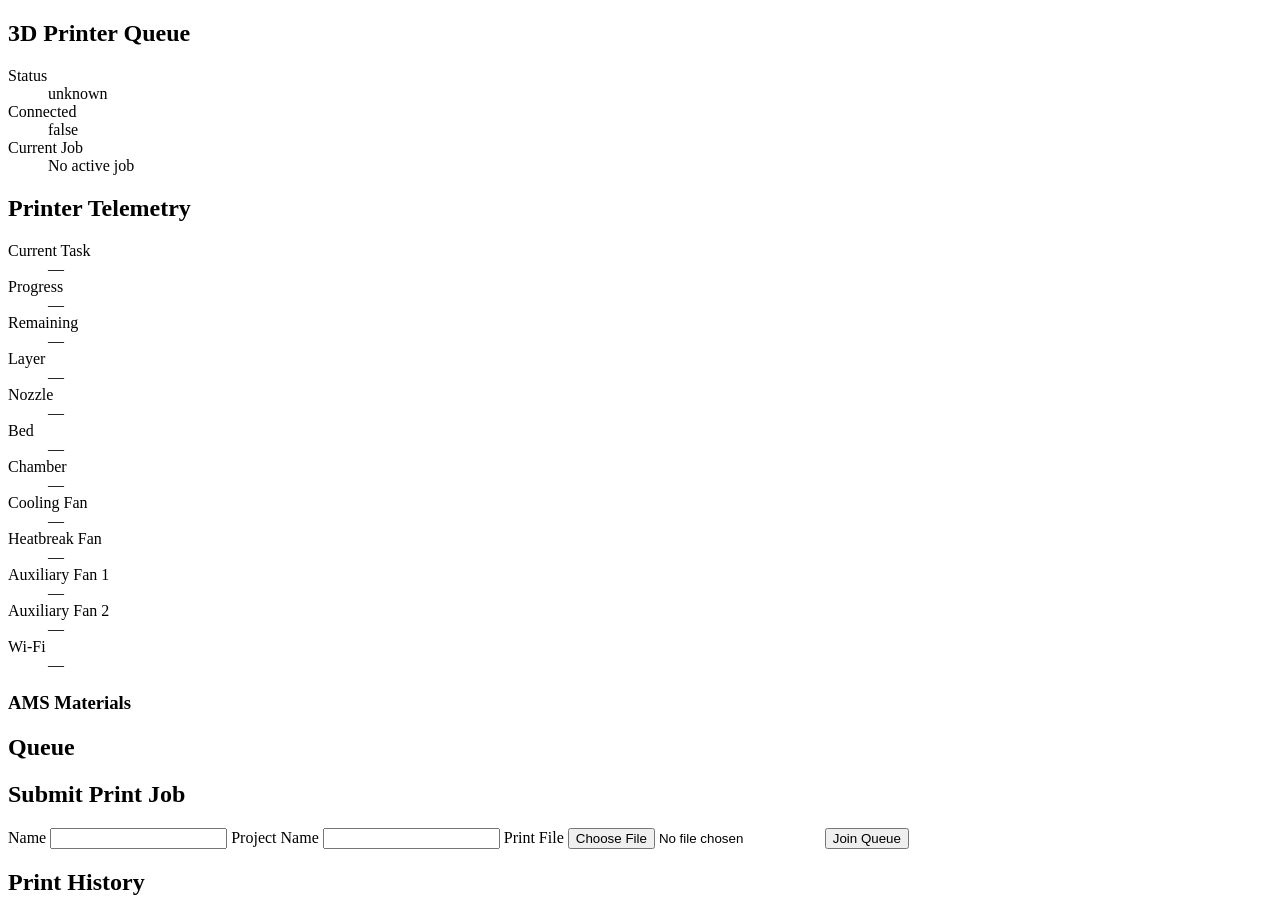
==== src/bambu_printer_gateway/static/index.html @ 7d69ac85 "feat(web): 展示完整打印机遥测 Context Goal: 在公共页和管理页显示完整、可读的打印机运行状态。 Reason: 网关已采集 MQTT 遥测，但页面仅显示连接状态和任务。  Ch" ====
<!doctype html>
<html lang="en">
  <head>
    <meta charset="utf-8">
    <meta name="viewport" content="width=device-width, initial-scale=1">
    <title>Bambu Printer Queue</title>
    <link rel="stylesheet" href="/styles.css?v=printer-status-2">
  </head>
  <body>
    <main>
      <section class="status">
        <h1>3D Printer Queue</h1>
        <dl>
          <div>
            <dt>Status</dt>
            <dd id="printer-state">unknown</dd>
          </div>
          <div>
            <dt>Connected</dt>
            <dd id="printer-connected">false</dd>
          </div>
          <div>
            <dt>Current Job</dt>
            <dd id="current-job">No active job</dd>
          </div>
        </dl>
        <p id="offline-notice" class="notice" hidden>
          <strong>PRINTER OFFLINE</strong>
          <span>Printing is temporarily unavailable. Existing queue has been preserved.</span>
        </p>
      </section>

      <section>
        <h2>Printer Telemetry</h2>
        <dl>
          <div>
            <dt>Current Task</dt>
            <dd id="printer-task">—</dd>
          </div>
          <div>
            <dt>Progress</dt>
            <dd id="printer-progress">—</dd>
          </div>
          <div>
            <dt>Remaining</dt>
            <dd id="printer-remaining">—</dd>
          </div>
          <div>
            <dt>Layer</dt>
            <dd id="printer-layer">—</dd>
          </div>
          <div>
            <dt>Nozzle</dt>
            <dd id="printer-nozzle">—</dd>
          </div>
          <div>
            <dt>Bed</dt>
            <dd id="printer-bed">—</dd>
          </div>
          <div>
            <dt>Chamber</dt>
            <dd id="printer-chamber">—</dd>
          </div>
          <div>
            <dt>Cooling Fan</dt>
            <dd id="printer-cooling-fan">—</dd>
          </div>
          <div>
            <dt>Heatbreak Fan</dt>
            <dd id="printer-heatbreak-fan">—</dd>
          </div>
          <div>
            <dt>Auxiliary Fan 1</dt>
            <dd id="printer-auxiliary-fan-1">—</dd>
          </div>
          <div>
            <dt>Auxiliary Fan 2</dt>
            <dd id="printer-auxiliary-fan-2">—</dd>
          </div>
          <div>
            <dt>Wi-Fi</dt>
            <dd id="printer-wifi">—</dd>
          </div>
        </dl>
        <h3>AMS Materials</h3>
        <div id="ams-status" class="ams-status"></div>
      </section>

      <section>
        <h2>Queue</h2>
        <ol id="queue"></ol>
      </section>

      <section>
        <h2>Submit Print Job</h2>
        <form id="job-form">
          <label>
            Name
            <input name="display_name" required>
          </label>
          <label>
            Project Name
            <input name="project_name" required>
          </label>
          <label>
            Print File
            <input name="file" type="file" accept=".3mf,.gcode.3mf" required>
          </label>
          <button type="submit">Join Queue</button>
        </form>
        <p id="message" role="status"></p>
      </section>

      <section>
        <h2>Print History</h2>
        <ol id="history"></ol>
      </section>
    </main>
    <script src="/app.js?v=printer-status-2"></script>
  </body>
</html>
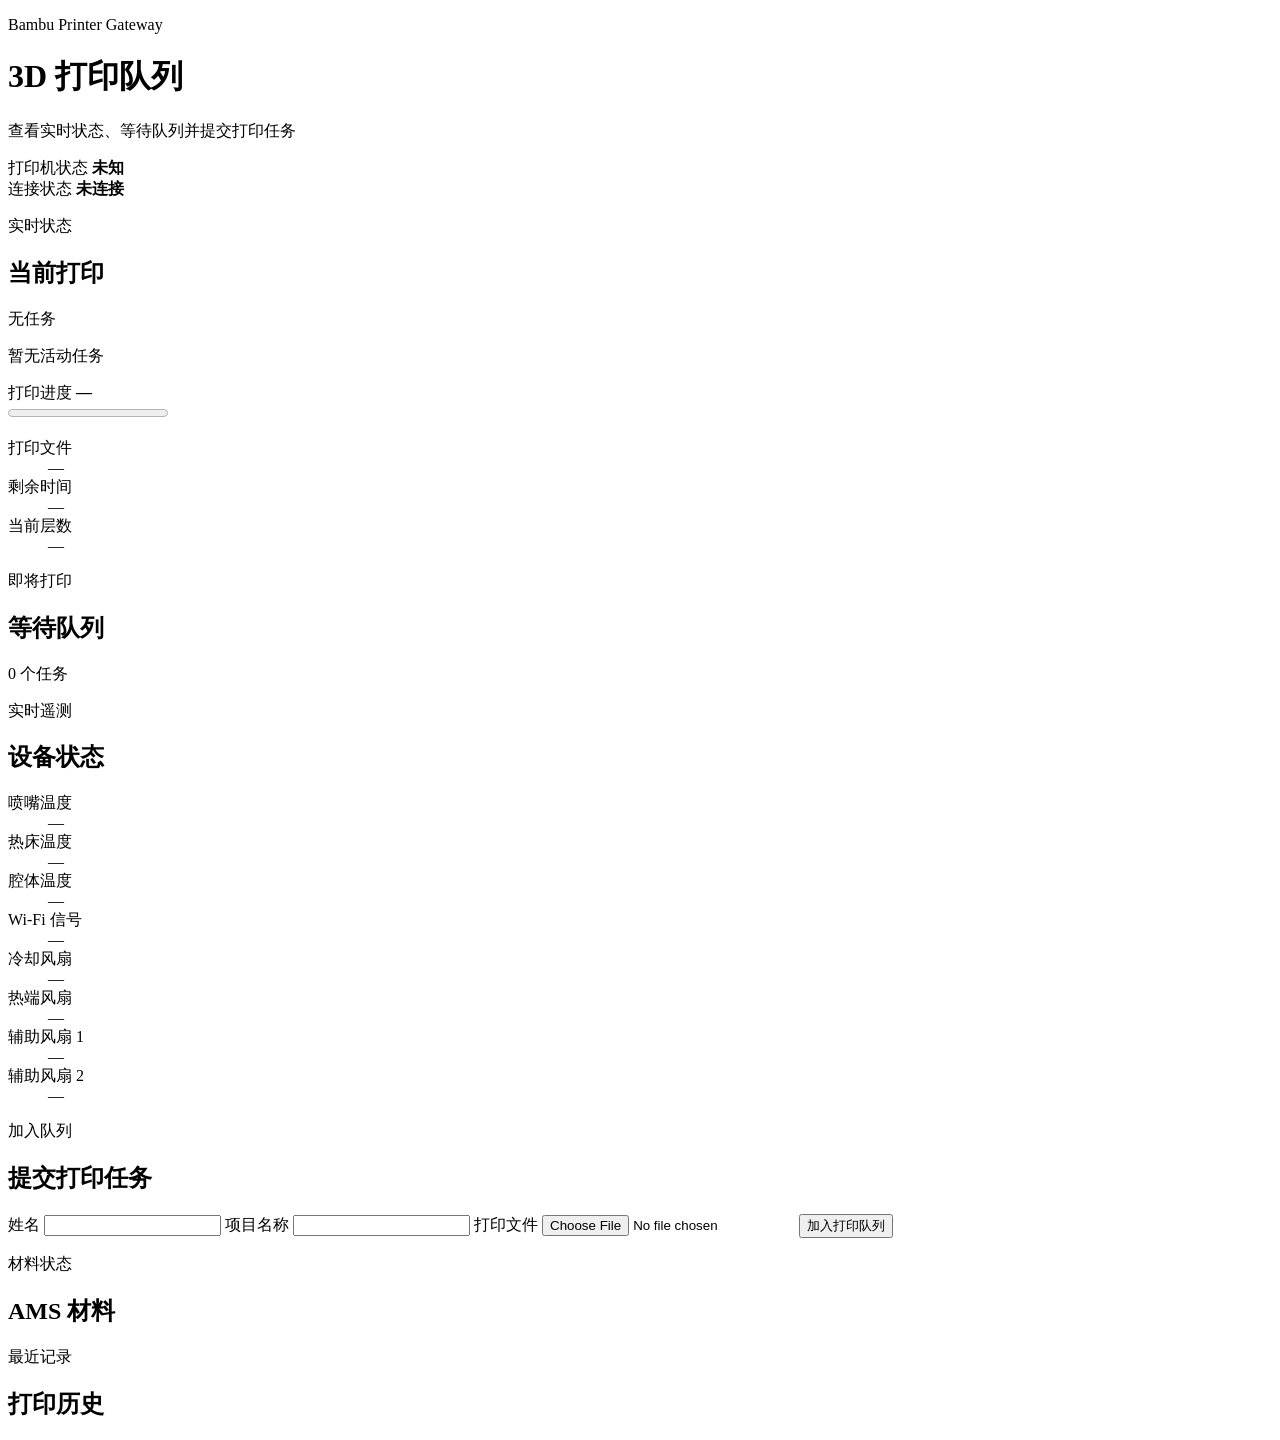
==== commit 00f4482a: "feat(web): 优化公共队列页布局 Context Goal: 将公共队列页改为全窗口、模块化的中文仪表盘。 Reason: 原页面受 760px 限宽影响，宽屏空间利用率和信息层级不足。  C" ====
--- a/src/bambu_printer_gateway/static/index.html
+++ b/src/bambu_printer_gateway/static/index.html
@@ -1,121 +1,167 @@
 <!doctype html>
-<html lang="en">
+<html lang="zh-CN">
   <head>
     <meta charset="utf-8">
     <meta name="viewport" content="width=device-width, initial-scale=1">
-    <title>Bambu Printer Queue</title>
-    <link rel="stylesheet" href="/styles.css?v=printer-status-2">
+    <title>3D 打印队列</title>
+    <link rel="stylesheet" href="/styles.css?v=queue-dashboard-1">
   </head>
-  <body>
-    <main>
-      <section class="status">
-        <h1>3D Printer Queue</h1>
-        <dl>
-          <div>
-            <dt>Status</dt>
-            <dd id="printer-state">unknown</dd>
+  <body class="queue-page">
+    <main class="queue-dashboard">
+      <header class="queue-header">
+        <div>
+          <p class="queue-eyebrow">Bambu Printer Gateway</p>
+          <h1>3D 打印队列</h1>
+          <p class="queue-subtitle">查看实时状态、等待队列并提交打印任务</p>
+        </div>
+        <div class="printer-badges" aria-label="打印机概览">
+          <div id="printer-state-badge" class="printer-badge">
+            <span>打印机状态</span>
+            <strong id="printer-state">未知</strong>
           </div>
-          <div>
-            <dt>Connected</dt>
-            <dd id="printer-connected">false</dd>
+          <div id="printer-connected-badge" class="printer-badge">
+            <span>连接状态</span>
+            <strong id="printer-connected">未连接</strong>
           </div>
-          <div>
-            <dt>Current Job</dt>
-            <dd id="current-job">No active job</dd>
+        </div>
+      </header>
+
+      <p id="offline-notice" class="notice" hidden>
+        <strong>打印机离线</strong>
+        <span>暂时无法开始打印，现有队列已保留。</span>
+      </p>
+
+      <div class="dashboard-grid">
+        <section class="dashboard-card current-print-card">
+          <div class="card-heading">
+            <div>
+              <p class="card-kicker">实时状态</p>
+              <h2>当前打印</h2>
+            </div>
+            <span id="current-phase" class="phase-badge">无任务</span>
           </div>
-        </dl>
-        <p id="offline-notice" class="notice" hidden>
-          <strong>PRINTER OFFLINE</strong>
-          <span>Printing is temporarily unavailable. Existing queue has been preserved.</span>
-        </p>
-      </section>
+          <p id="current-job" class="current-job">暂无活动任务</p>
+          <div class="progress-heading">
+            <span>打印进度</span>
+            <strong id="printer-progress">—</strong>
+          </div>
+          <progress id="printer-progress-bar" max="100" value="0" aria-label="打印进度"></progress>
+          <dl class="print-details">
+            <div class="print-task">
+              <dt>打印文件</dt>
+              <dd id="printer-task">—</dd>
+            </div>
+            <div>
+              <dt>剩余时间</dt>
+              <dd id="printer-remaining">—</dd>
+            </div>
+            <div>
+              <dt>当前层数</dt>
+              <dd id="printer-layer">—</dd>
+            </div>
+          </dl>
+        </section>
 
-      <section>
-        <h2>Printer Telemetry</h2>
-        <dl>
-          <div>
-            <dt>Current Task</dt>
-            <dd id="printer-task">—</dd>
+        <section class="dashboard-card queue-card">
+          <div class="card-heading">
+            <div>
+              <p class="card-kicker">即将打印</p>
+              <h2>等待队列</h2>
+            </div>
+            <span id="queue-count" class="count-badge">0 个任务</span>
           </div>
-          <div>
-            <dt>Progress</dt>
-            <dd id="printer-progress">—</dd>
+          <ol id="queue" class="task-list scroll-list"></ol>
+        </section>
+
+        <section class="dashboard-card telemetry-card">
+          <div class="card-heading">
+            <div>
+              <p class="card-kicker">实时遥测</p>
+              <h2>设备状态</h2>
+            </div>
           </div>
-          <div>
-            <dt>Remaining</dt>
-            <dd id="printer-remaining">—</dd>
+          <dl class="metric-grid">
+            <div>
+              <dt>喷嘴温度</dt>
+              <dd id="printer-nozzle">—</dd>
+            </div>
+            <div>
+              <dt>热床温度</dt>
+              <dd id="printer-bed">—</dd>
+            </div>
+            <div>
+              <dt>腔体温度</dt>
+              <dd id="printer-chamber">—</dd>
+            </div>
+            <div>
+              <dt>Wi-Fi 信号</dt>
+              <dd id="printer-wifi">—</dd>
+            </div>
+            <div>
+              <dt>冷却风扇</dt>
+              <dd id="printer-cooling-fan">—</dd>
+            </div>
+            <div>
+              <dt>热端风扇</dt>
+              <dd id="printer-heatbreak-fan">—</dd>
+            </div>
+            <div>
+              <dt>辅助风扇 1</dt>
+              <dd id="printer-auxiliary-fan-1">—</dd>
+            </div>
+            <div>
+              <dt>辅助风扇 2</dt>
+              <dd id="printer-auxiliary-fan-2">—</dd>
+            </div>
+          </dl>
+        </section>
+
+        <section class="dashboard-card submit-card">
+          <div class="card-heading">
+            <div>
+              <p class="card-kicker">加入队列</p>
+              <h2>提交打印任务</h2>
+            </div>
           </div>
-          <div>
-            <dt>Layer</dt>
-            <dd id="printer-layer">—</dd>
+          <form id="job-form">
+            <label>
+              姓名
+              <input name="display_name" autocomplete="name" required>
+            </label>
+            <label>
+              项目名称
+              <input name="project_name" required>
+            </label>
+            <label>
+              打印文件
+              <input name="file" type="file" accept=".3mf,.gcode.3mf" required>
+            </label>
+            <button type="submit">加入打印队列</button>
+          </form>
+          <p id="message" role="status"></p>
+        </section>
+
+        <section class="dashboard-card ams-card">
+          <div class="card-heading">
+            <div>
+              <p class="card-kicker">材料状态</p>
+              <h2>AMS 材料</h2>
+            </div>
           </div>
-          <div>
-            <dt>Nozzle</dt>
-            <dd id="printer-nozzle">—</dd>
+          <div id="ams-status" class="ams-status"></div>
+        </section>
+
+        <section class="dashboard-card history-card">
+          <div class="card-heading">
+            <div>
+              <p class="card-kicker">最近记录</p>
+              <h2>打印历史</h2>
+            </div>
           </div>
-          <div>
-            <dt>Bed</dt>
-            <dd id="printer-bed">—</dd>
-          </div>
-          <div>
-            <dt>Chamber</dt>
-            <dd id="printer-chamber">—</dd>
-          </div>
-          <div>
-            <dt>Cooling Fan</dt>
-            <dd id="printer-cooling-fan">—</dd>
-          </div>
-          <div>
-            <dt>Heatbreak Fan</dt>
-            <dd id="printer-heatbreak-fan">—</dd>
-          </div>
-          <div>
-            <dt>Auxiliary Fan 1</dt>
-            <dd id="printer-auxiliary-fan-1">—</dd>
-          </div>
-          <div>
-            <dt>Auxiliary Fan 2</dt>
-            <dd id="printer-auxiliary-fan-2">—</dd>
-          </div>
-          <div>
-            <dt>Wi-Fi</dt>
-            <dd id="printer-wifi">—</dd>
-          </div>
-        </dl>
-        <h3>AMS Materials</h3>
-        <div id="ams-status" class="ams-status"></div>
-      </section>
-
-      <section>
-        <h2>Queue</h2>
-        <ol id="queue"></ol>
-      </section>
-
-      <section>
-        <h2>Submit Print Job</h2>
-        <form id="job-form">
-          <label>
-            Name
-            <input name="display_name" required>
-          </label>
-          <label>
-            Project Name
-            <input name="project_name" required>
-          </label>
-          <label>
-            Print File
-            <input name="file" type="file" accept=".3mf,.gcode.3mf" required>
-          </label>
-          <button type="submit">Join Queue</button>
-        </form>
-        <p id="message" role="status"></p>
-      </section>
-
-      <section>
-        <h2>Print History</h2>
-        <ol id="history"></ol>
-      </section>
+          <ol id="history" class="history-list scroll-list"></ol>
+        </section>
+      </div>
     </main>
-    <script src="/app.js?v=printer-status-2"></script>
+    <script src="/app.js?v=queue-dashboard-1"></script>
   </body>
 </html>
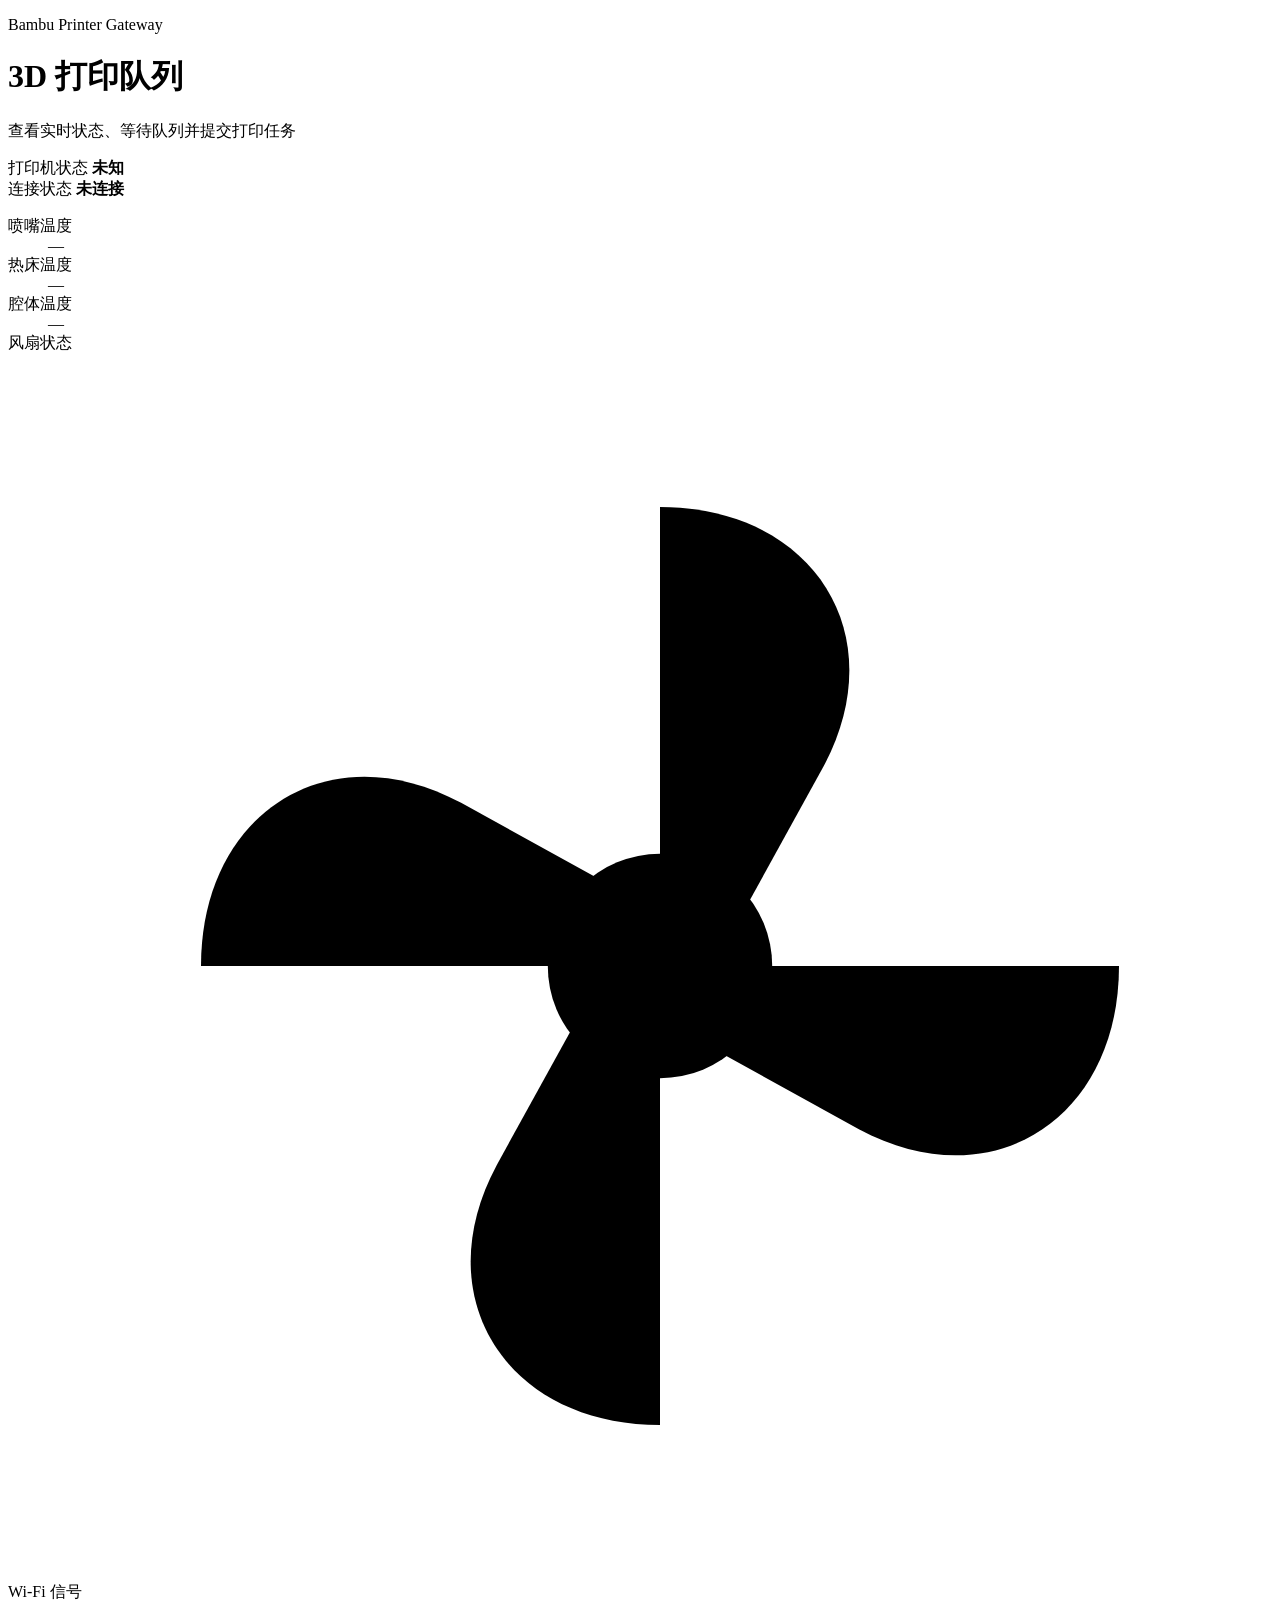
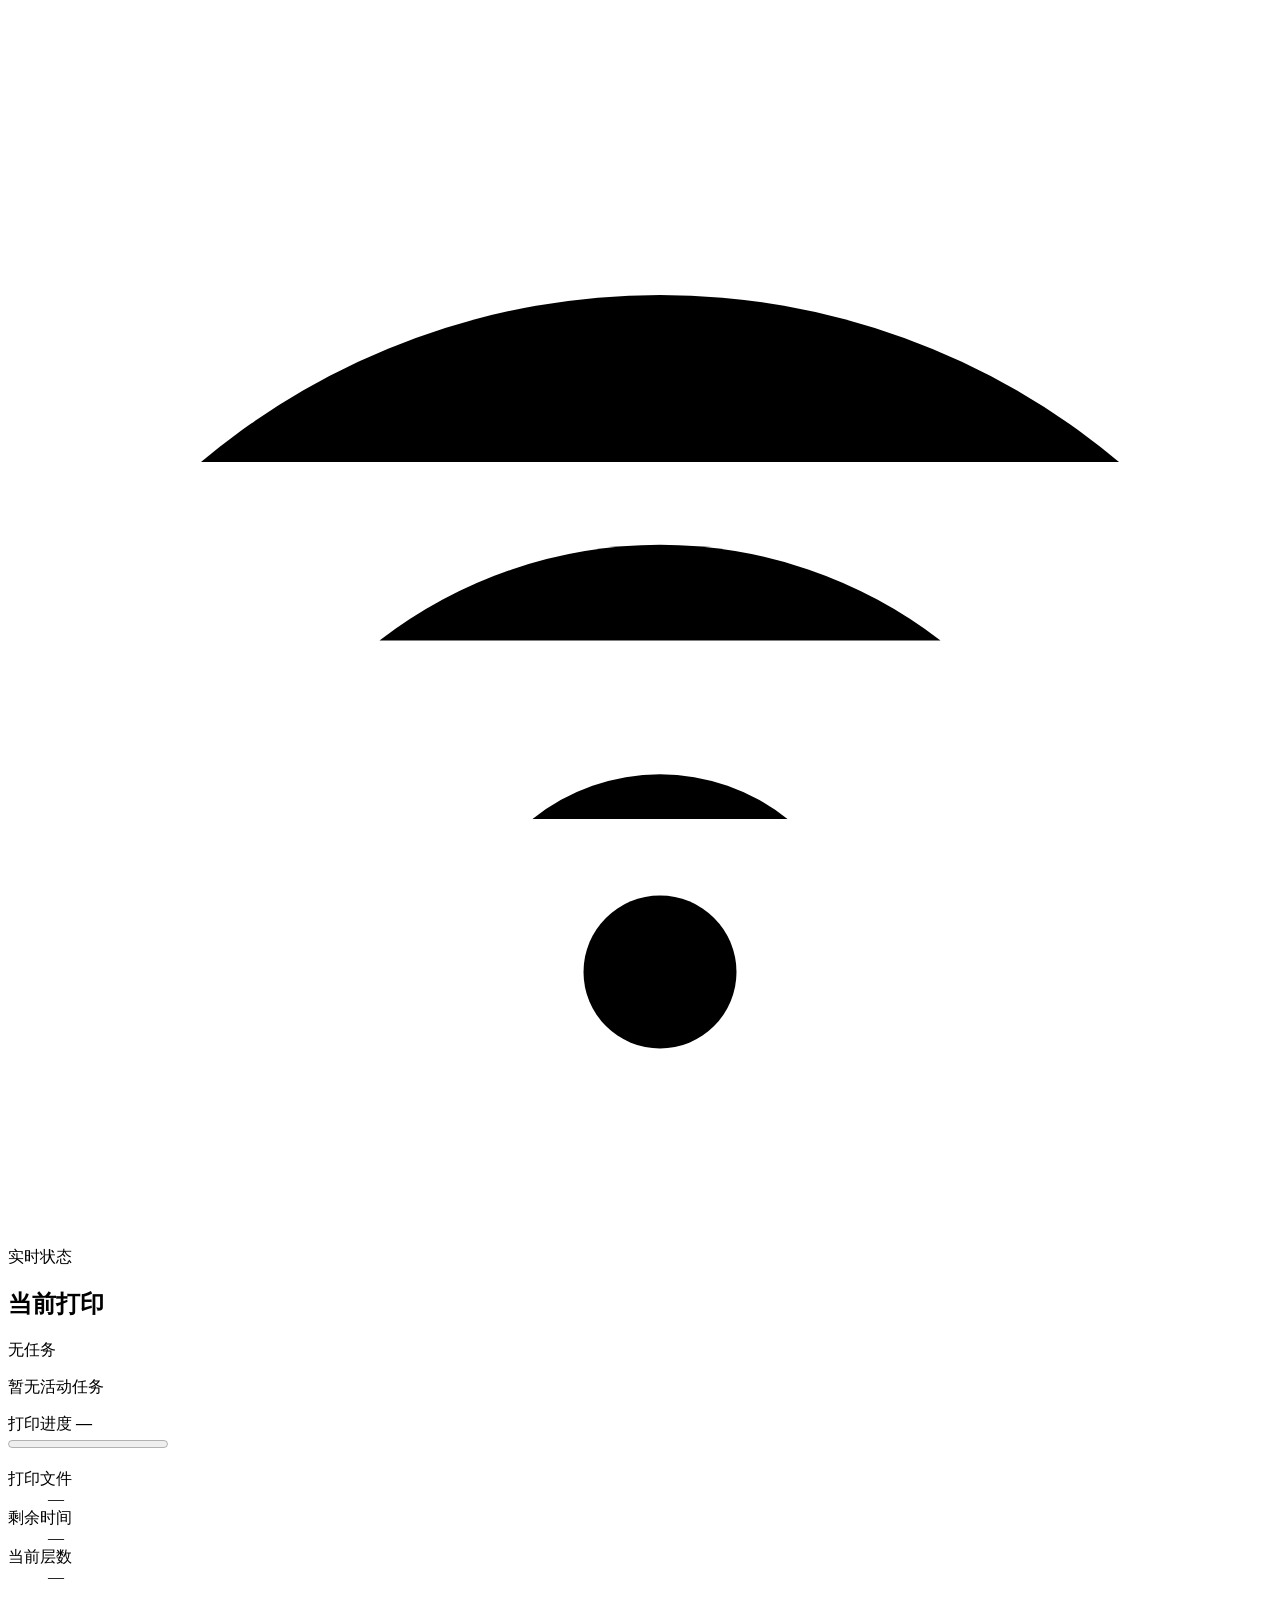
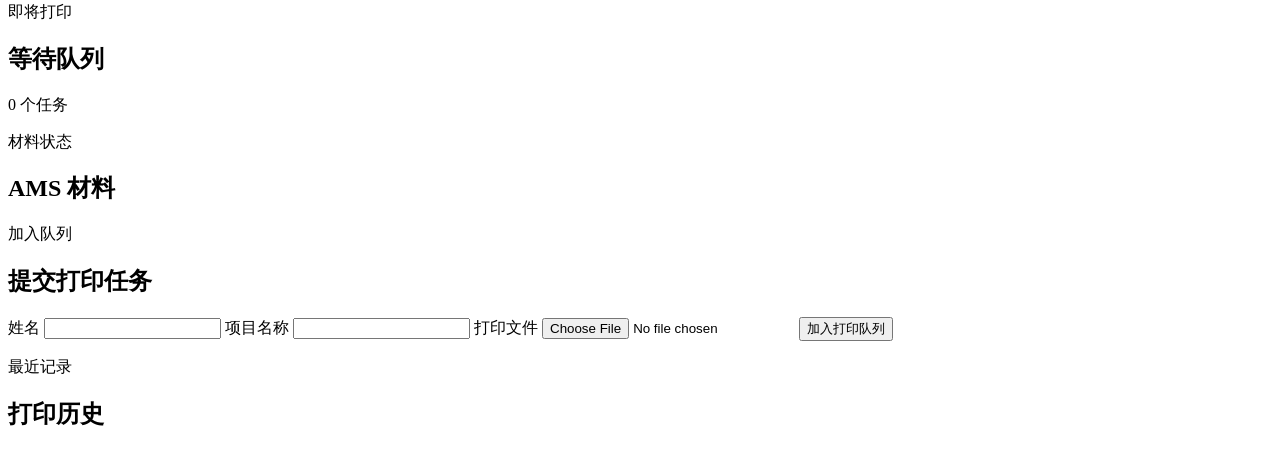
==== commit 340a4d6b: "fix(web): 合并状态模块并简化指示 Context Goal: 合并公共页顶栏和设备状态，并用图标压缩风扇与 Wi-Fi 信息。 Reason: 独立遥测模块占用高度，四路风扇和原始 dBm " ====
--- a/src/bambu_printer_gateway/static/index.html
+++ b/src/bambu_printer_gateway/static/index.html
@@ -4,26 +4,69 @@
     <meta charset="utf-8">
     <meta name="viewport" content="width=device-width, initial-scale=1">
     <title>3D 打印队列</title>
-    <link rel="stylesheet" href="/styles.css?v=queue-dashboard-1">
+    <link rel="stylesheet" href="/styles.css?v=queue-dashboard-2">
   </head>
   <body class="queue-page">
     <main class="queue-dashboard">
       <header class="queue-header">
-        <div>
-          <p class="queue-eyebrow">Bambu Printer Gateway</p>
-          <h1>3D 打印队列</h1>
-          <p class="queue-subtitle">查看实时状态、等待队列并提交打印任务</p>
-        </div>
-        <div class="printer-badges" aria-label="打印机概览">
-          <div id="printer-state-badge" class="printer-badge">
-            <span>打印机状态</span>
-            <strong id="printer-state">未知</strong>
+        <div class="queue-header-main">
+          <div>
+            <p class="queue-eyebrow">Bambu Printer Gateway</p>
+            <h1>3D 打印队列</h1>
+            <p class="queue-subtitle">查看实时状态、等待队列并提交打印任务</p>
           </div>
-          <div id="printer-connected-badge" class="printer-badge">
-            <span>连接状态</span>
-            <strong id="printer-connected">未连接</strong>
+          <div class="printer-badges" aria-label="打印机概览">
+            <div id="printer-state-badge" class="printer-badge">
+              <span>打印机状态</span>
+              <strong id="printer-state">未知</strong>
+            </div>
+            <div id="printer-connected-badge" class="printer-badge">
+              <span>连接状态</span>
+              <strong id="printer-connected">未连接</strong>
+            </div>
           </div>
         </div>
+        <dl class="metric-grid header-metrics">
+          <div>
+            <dt>喷嘴温度</dt>
+            <dd id="printer-nozzle">—</dd>
+          </div>
+          <div>
+            <dt>热床温度</dt>
+            <dd id="printer-bed">—</dd>
+          </div>
+          <div>
+            <dt>腔体温度</dt>
+            <dd id="printer-chamber">—</dd>
+          </div>
+          <div class="icon-metric">
+            <dt>风扇状态</dt>
+            <dd>
+              <span id="printer-fan-status" class="status-icon fan-status" data-state="unknown" role="img" aria-label="风扇状态未知" title="风扇状态未知">
+                <svg viewBox="0 0 24 24" aria-hidden="true">
+                  <path d="M12 3c3 0 4.6 2.5 3.2 5.1L13.6 11H12V3Z"></path>
+                  <path d="M12 3c3 0 4.6 2.5 3.2 5.1L13.6 11H12V3Z" transform="rotate(90 12 12)"></path>
+                  <path d="M12 3c3 0 4.6 2.5 3.2 5.1L13.6 11H12V3Z" transform="rotate(180 12 12)"></path>
+                  <path d="M12 3c3 0 4.6 2.5 3.2 5.1L13.6 11H12V3Z" transform="rotate(270 12 12)"></path>
+                  <circle cx="12" cy="12" r="2.2"></circle>
+                </svg>
+              </span>
+            </dd>
+          </div>
+          <div class="icon-metric">
+            <dt>Wi-Fi 信号</dt>
+            <dd>
+              <span id="printer-wifi-status" class="status-icon wifi-status" data-level="0" role="img" aria-label="Wi-Fi 信号未知" title="Wi-Fi 信号未知">
+                <svg viewBox="0 0 24 24" aria-hidden="true">
+                  <path class="wifi-wave wifi-wave-3" d="M3 9a14 14 0 0 1 18 0"></path>
+                  <path class="wifi-wave wifi-wave-2" d="M6.5 12.5a9 9 0 0 1 11 0"></path>
+                  <path class="wifi-wave wifi-wave-1" d="M9.5 16a4 4 0 0 1 5 0"></path>
+                  <circle class="wifi-dot" cx="12" cy="19" r="1.5"></circle>
+                </svg>
+              </span>
+            </dd>
+          </div>
+        </dl>
       </header>
 
       <p id="offline-notice" class="notice" hidden>
@@ -73,47 +116,14 @@
           <ol id="queue" class="task-list scroll-list"></ol>
         </section>
 
-        <section class="dashboard-card telemetry-card">
+        <section class="dashboard-card ams-card">
           <div class="card-heading">
             <div>
-              <p class="card-kicker">实时遥测</p>
-              <h2>设备状态</h2>
+              <p class="card-kicker">材料状态</p>
+              <h2>AMS 材料</h2>
             </div>
           </div>
-          <dl class="metric-grid">
-            <div>
-              <dt>喷嘴温度</dt>
-              <dd id="printer-nozzle">—</dd>
-            </div>
-            <div>
-              <dt>热床温度</dt>
-              <dd id="printer-bed">—</dd>
-            </div>
-            <div>
-              <dt>腔体温度</dt>
-              <dd id="printer-chamber">—</dd>
-            </div>
-            <div>
-              <dt>Wi-Fi 信号</dt>
-              <dd id="printer-wifi">—</dd>
-            </div>
-            <div>
-              <dt>冷却风扇</dt>
-              <dd id="printer-cooling-fan">—</dd>
-            </div>
-            <div>
-              <dt>热端风扇</dt>
-              <dd id="printer-heatbreak-fan">—</dd>
-            </div>
-            <div>
-              <dt>辅助风扇 1</dt>
-              <dd id="printer-auxiliary-fan-1">—</dd>
-            </div>
-            <div>
-              <dt>辅助风扇 2</dt>
-              <dd id="printer-auxiliary-fan-2">—</dd>
-            </div>
-          </dl>
+          <div id="ams-status" class="ams-status"></div>
         </section>
 
         <section class="dashboard-card submit-card">
@@ -141,16 +151,6 @@
           <p id="message" role="status"></p>
         </section>
 
-        <section class="dashboard-card ams-card">
-          <div class="card-heading">
-            <div>
-              <p class="card-kicker">材料状态</p>
-              <h2>AMS 材料</h2>
-            </div>
-          </div>
-          <div id="ams-status" class="ams-status"></div>
-        </section>
-
         <section class="dashboard-card history-card">
           <div class="card-heading">
             <div>
@@ -162,6 +162,6 @@
         </section>
       </div>
     </main>
-    <script src="/app.js?v=queue-dashboard-1"></script>
+    <script src="/app.js?v=queue-dashboard-2"></script>
   </body>
 </html>
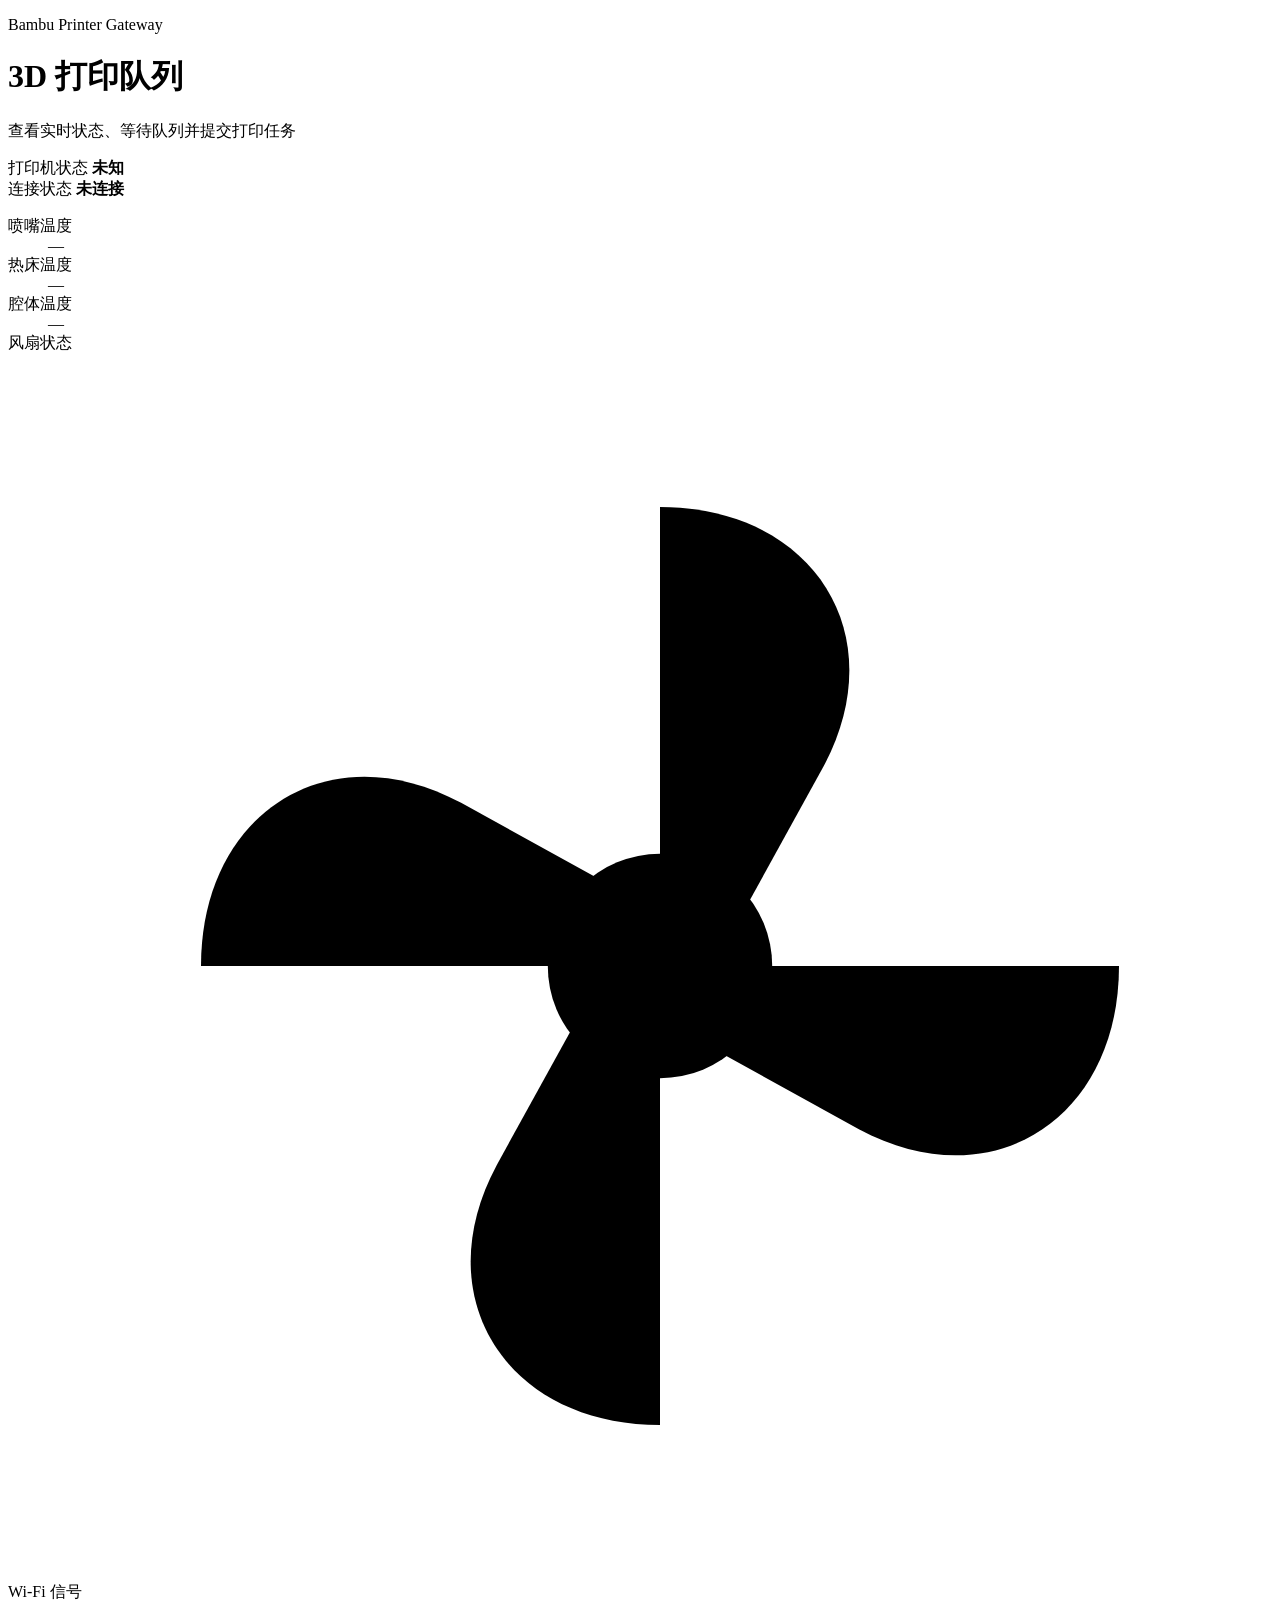
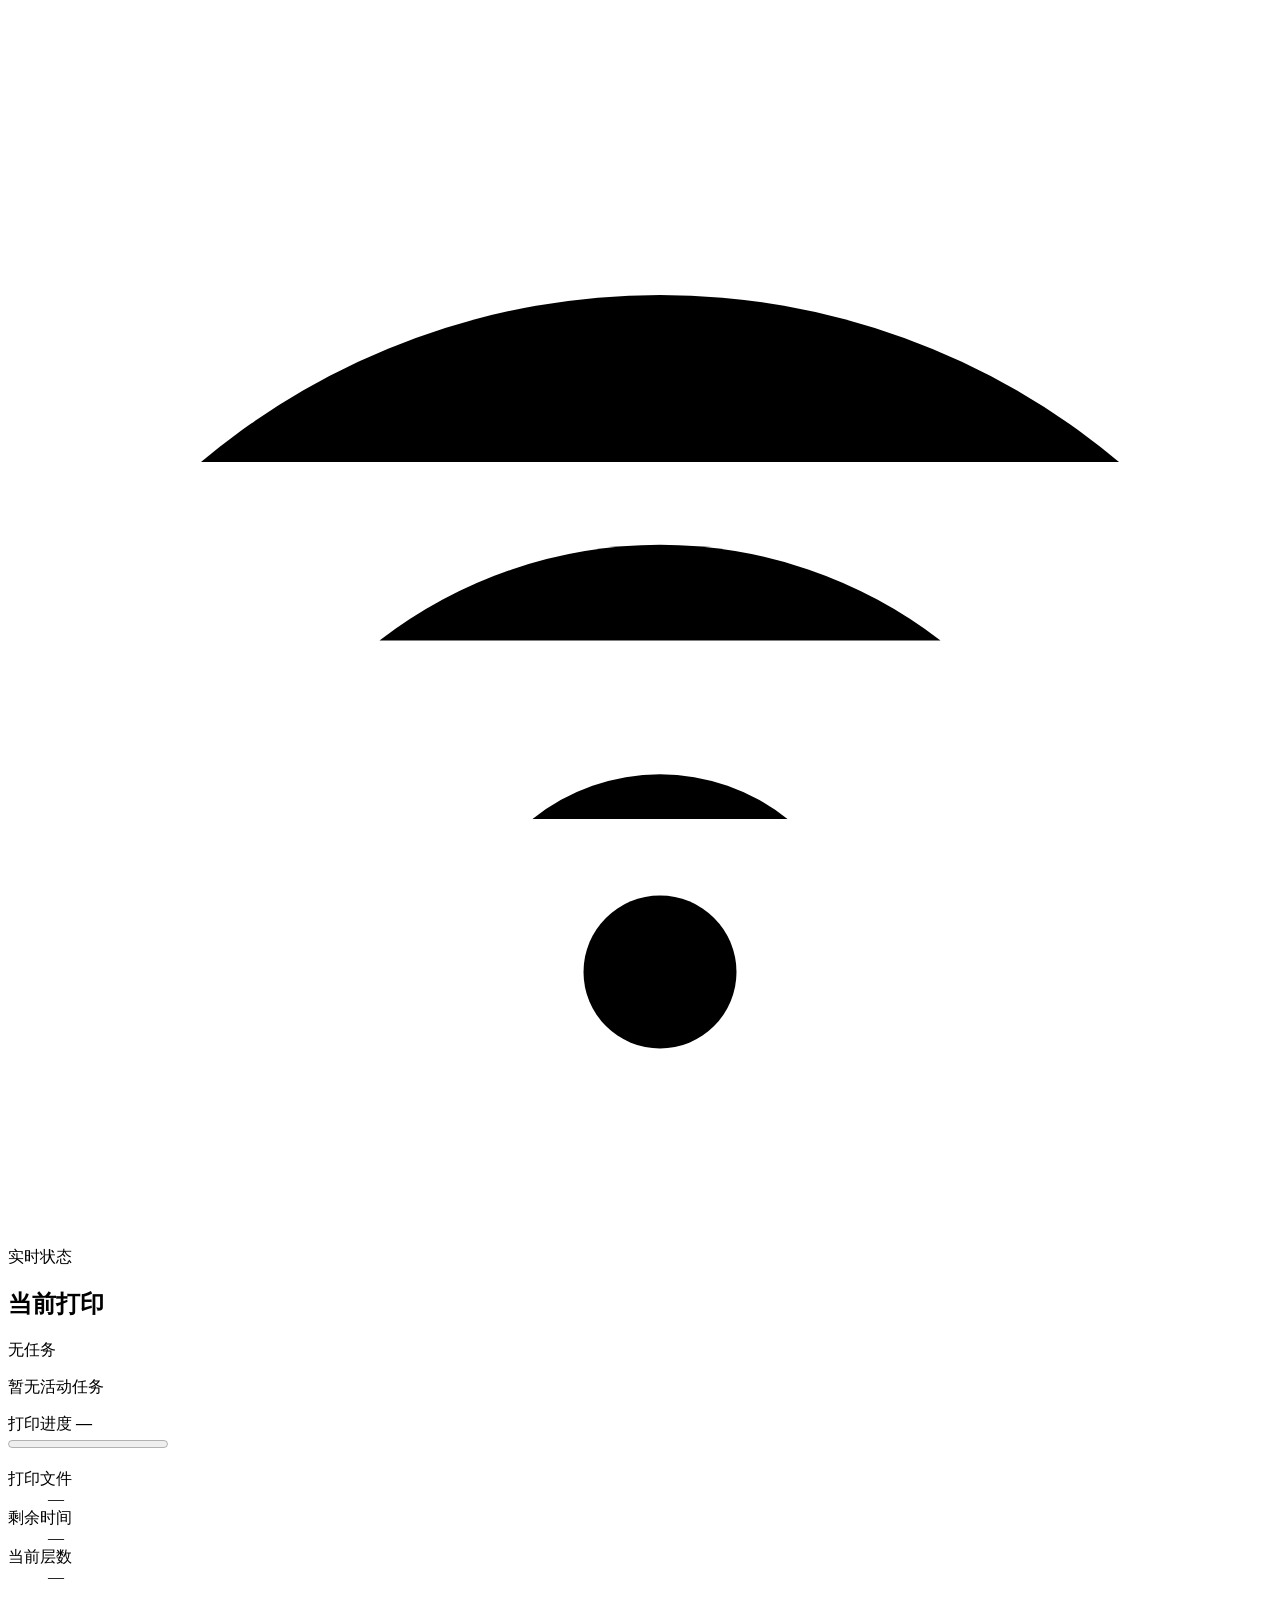
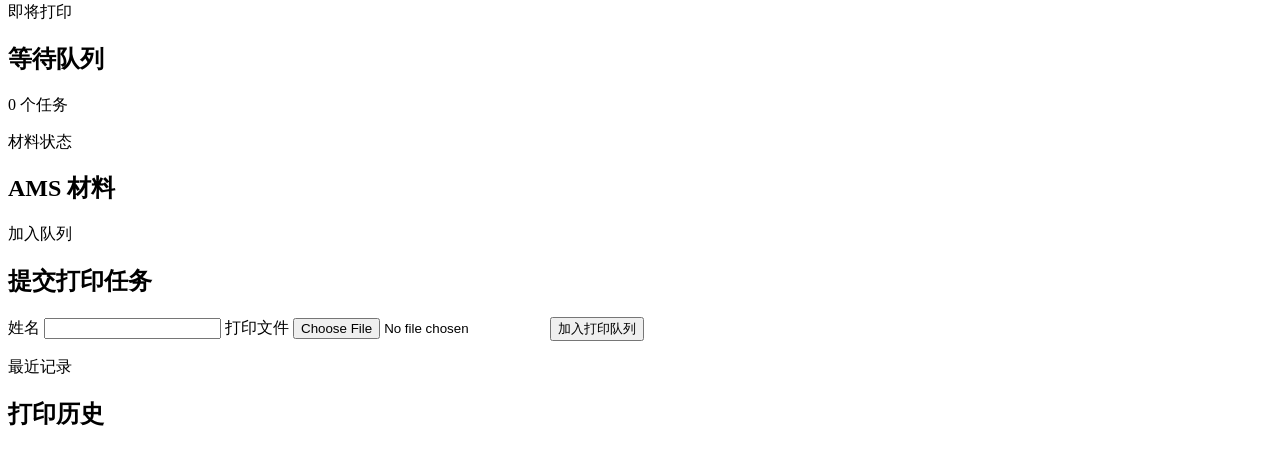
==== commit e988cdef: "feat(web): 简化打印任务提交 Context Goal: 合并 AMS 与任务提交模块，并取消手工填写项目名称。 Reason: 减少公共队列页的重复卡片和不必要输入。  Changes U" ====
--- a/src/bambu_printer_gateway/static/index.html
+++ b/src/bambu_printer_gateway/static/index.html
@@ -4,7 +4,7 @@
     <meta charset="utf-8">
     <meta name="viewport" content="width=device-width, initial-scale=1">
     <title>3D 打印队列</title>
-    <link rel="stylesheet" href="/styles.css?v=queue-dashboard-2">
+    <link rel="stylesheet" href="/styles.css?v=queue-dashboard-3">
   </head>
   <body class="queue-page">
     <main class="queue-dashboard">
@@ -116,39 +116,38 @@
           <ol id="queue" class="task-list scroll-list"></ol>
         </section>
 
-        <section class="dashboard-card ams-card">
-          <div class="card-heading">
-            <div>
-              <p class="card-kicker">材料状态</p>
-              <h2>AMS 材料</h2>
+        <section class="dashboard-card materials-submit-card">
+          <div class="materials-submit-grid">
+            <div class="ams-panel">
+              <div class="card-heading">
+                <div>
+                  <p class="card-kicker">材料状态</p>
+                  <h2>AMS 材料</h2>
+                </div>
+              </div>
+              <div id="ams-status" class="ams-status"></div>
+            </div>
+            <div class="submit-panel">
+              <div class="card-heading">
+                <div>
+                  <p class="card-kicker">加入队列</p>
+                  <h2>提交打印任务</h2>
+                </div>
+              </div>
+              <form id="job-form">
+                <label>
+                  姓名
+                  <input name="display_name" autocomplete="name" required>
+                </label>
+                <label>
+                  打印文件
+                  <input name="file" type="file" accept=".3mf,.gcode.3mf" required>
+                </label>
+                <button type="submit">加入打印队列</button>
+              </form>
+              <p id="message" role="status"></p>
             </div>
           </div>
-          <div id="ams-status" class="ams-status"></div>
-        </section>
-
-        <section class="dashboard-card submit-card">
-          <div class="card-heading">
-            <div>
-              <p class="card-kicker">加入队列</p>
-              <h2>提交打印任务</h2>
-            </div>
-          </div>
-          <form id="job-form">
-            <label>
-              姓名
-              <input name="display_name" autocomplete="name" required>
-            </label>
-            <label>
-              项目名称
-              <input name="project_name" required>
-            </label>
-            <label>
-              打印文件
-              <input name="file" type="file" accept=".3mf,.gcode.3mf" required>
-            </label>
-            <button type="submit">加入打印队列</button>
-          </form>
-          <p id="message" role="status"></p>
         </section>
 
         <section class="dashboard-card history-card">
@@ -162,6 +161,6 @@
         </section>
       </div>
     </main>
-    <script src="/app.js?v=queue-dashboard-2"></script>
+    <script src="/app.js?v=queue-dashboard-3"></script>
   </body>
 </html>
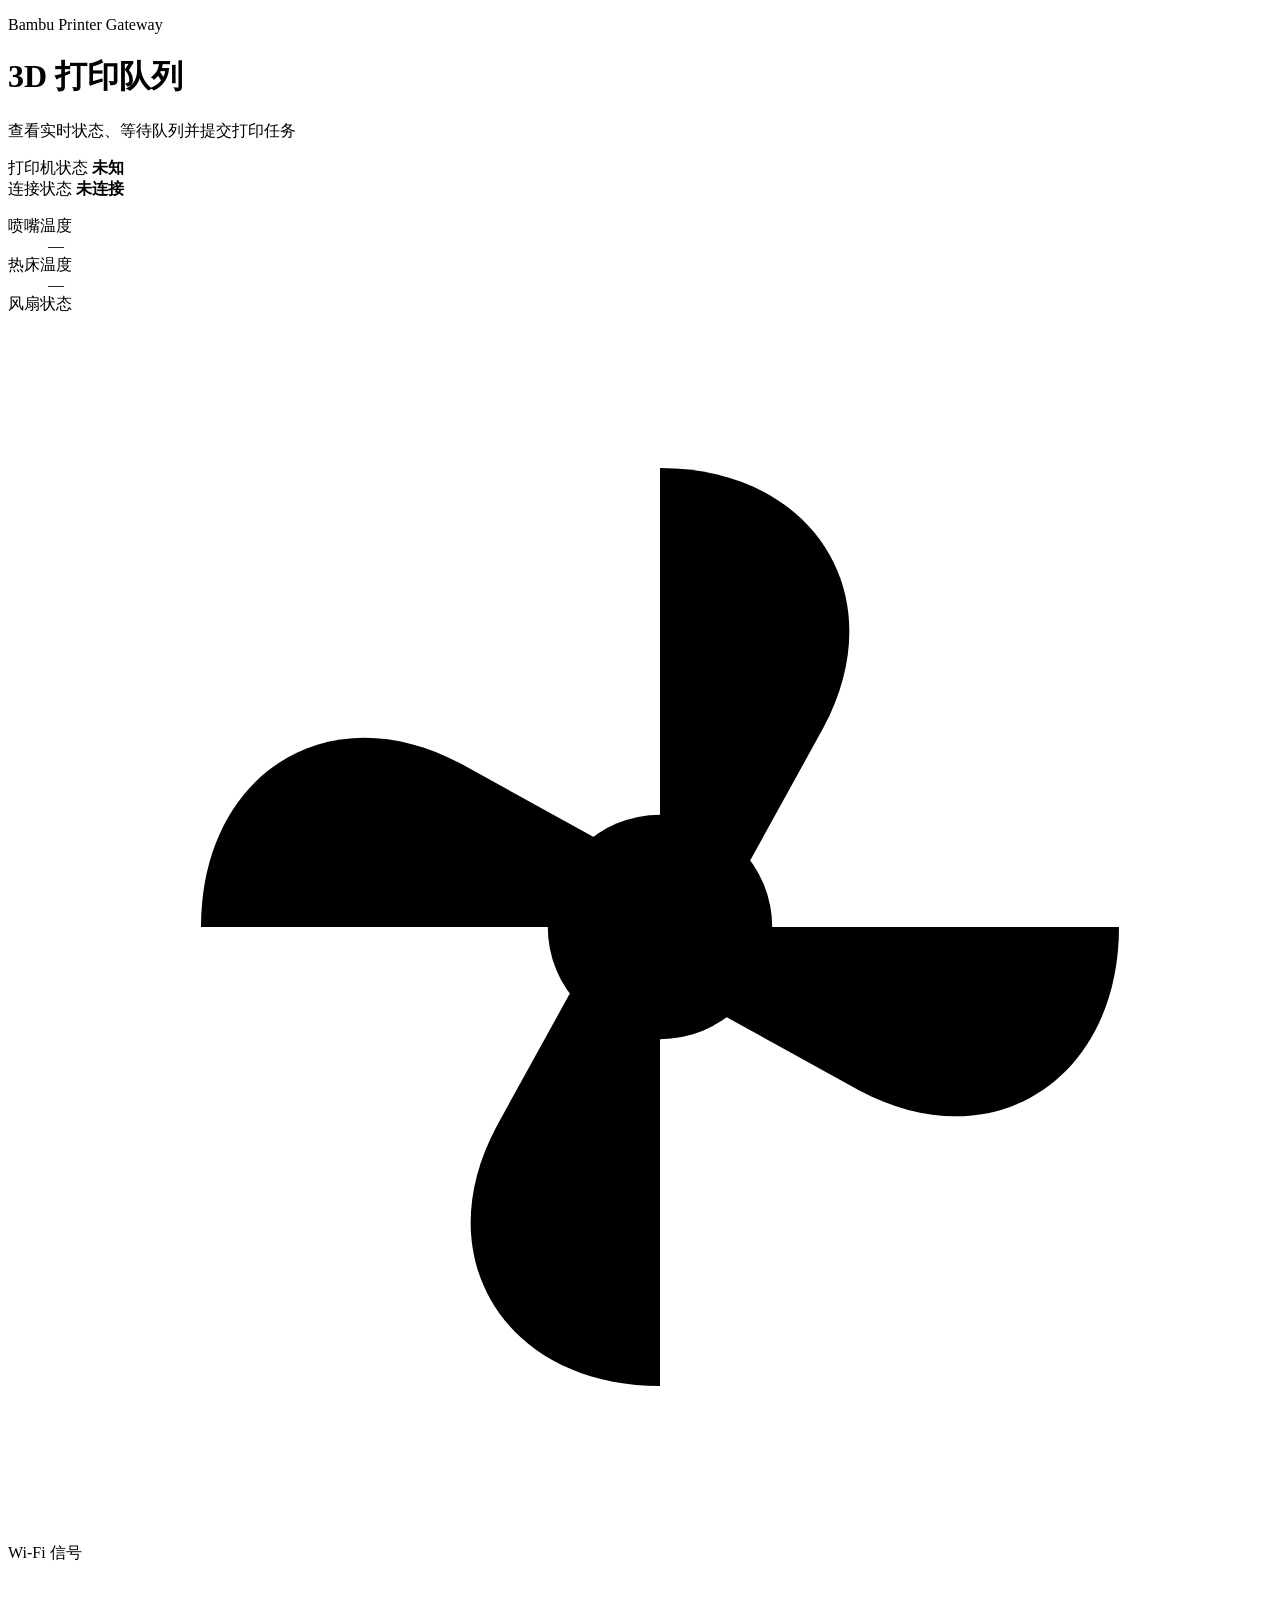
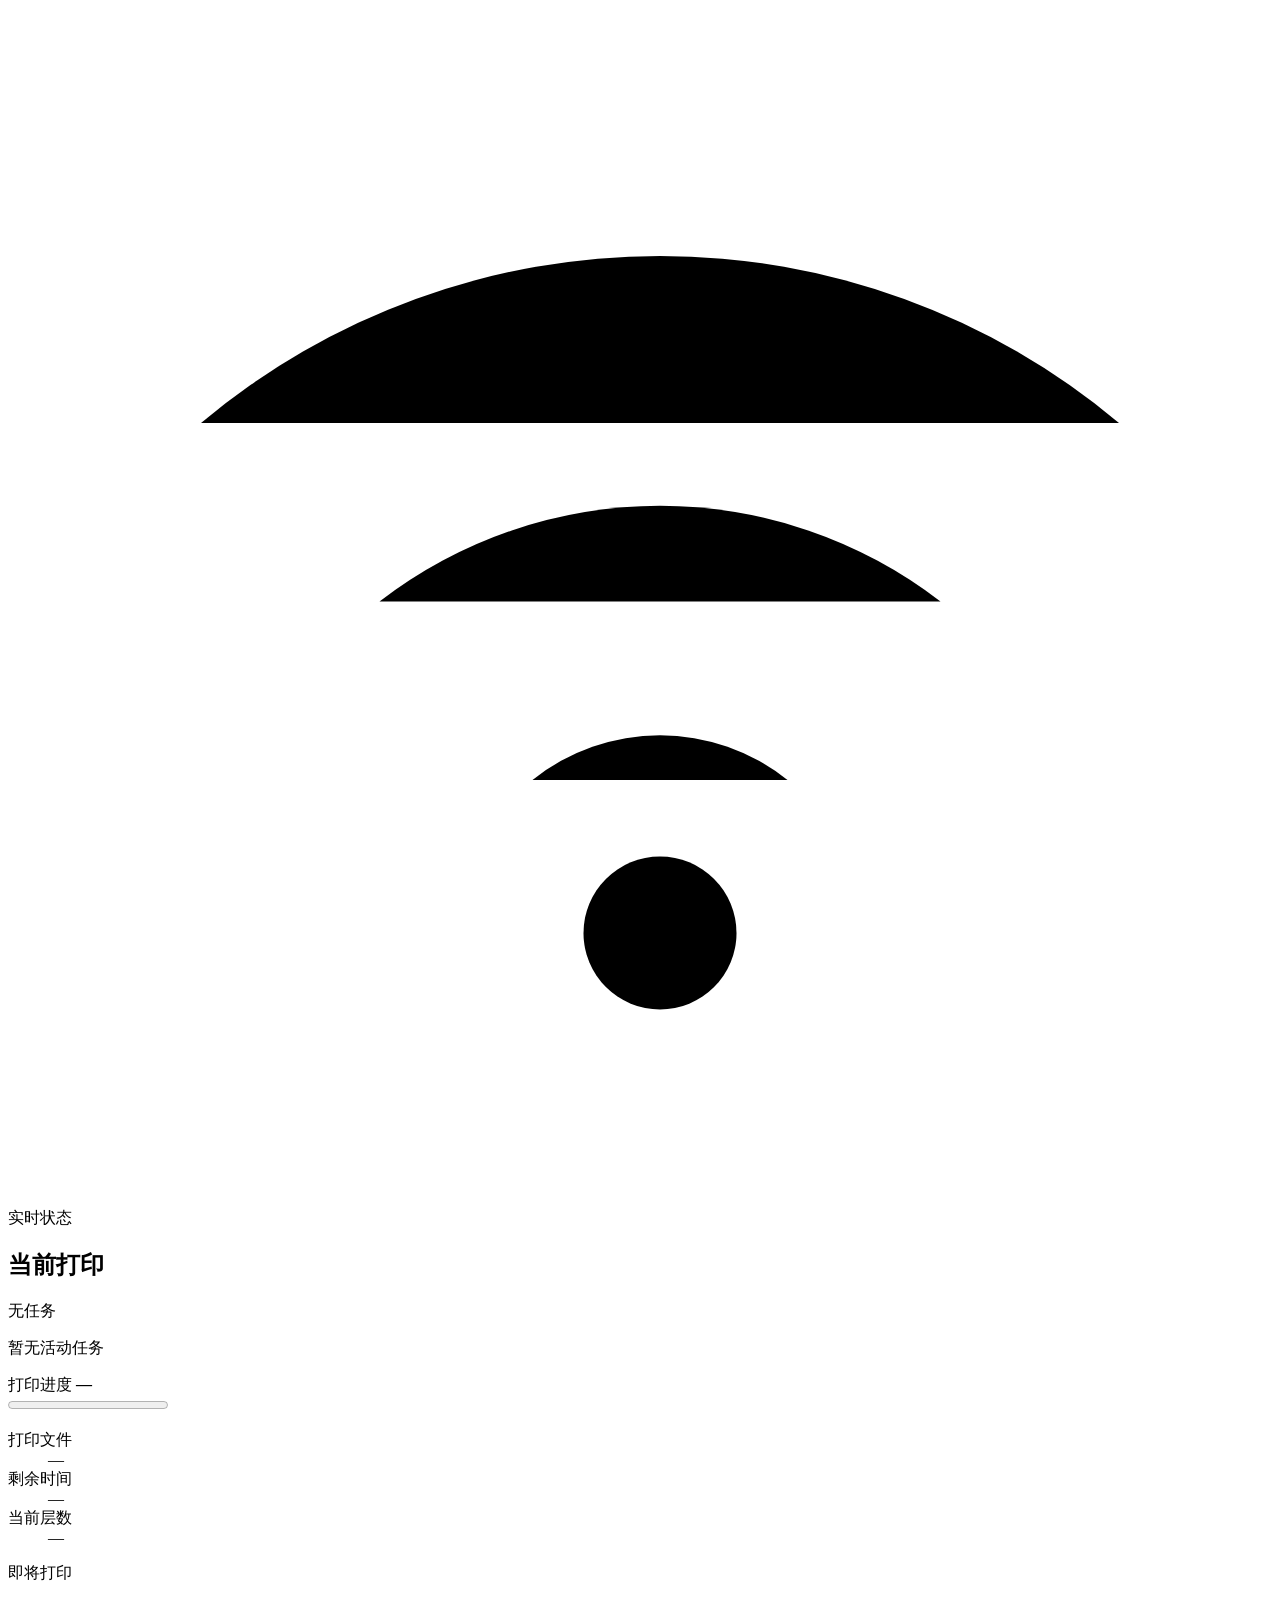
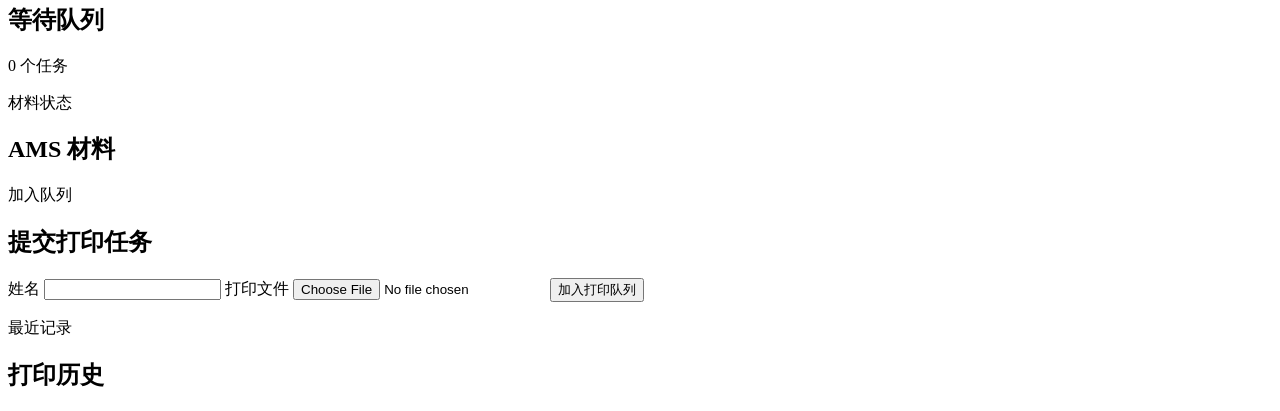
==== commit 91d0897a: "fix(web): 压缩设备概览并格式化温度 Context Goal: 进一步缩窄设备概览并简化公共页温度显示。 Reason: 提高当前打印区域宽度，减少无关精度和次要遥测占用。  Changes" ====
--- a/src/bambu_printer_gateway/static/index.html
+++ b/src/bambu_printer_gateway/static/index.html
@@ -4,11 +4,12 @@
     <meta charset="utf-8">
     <meta name="viewport" content="width=device-width, initial-scale=1">
     <title>3D 打印队列</title>
-    <link rel="stylesheet" href="/styles.css?v=queue-dashboard-3">
+    <link rel="stylesheet" href="/styles.css?v=queue-dashboard-6">
   </head>
   <body class="queue-page">
     <main class="queue-dashboard">
-      <header class="queue-header">
+      <div class="overview-grid">
+        <header class="queue-header">
         <div class="queue-header-main">
           <div>
             <p class="queue-eyebrow">Bambu Printer Gateway</p>
@@ -34,10 +35,6 @@
           <div>
             <dt>热床温度</dt>
             <dd id="printer-bed">—</dd>
-          </div>
-          <div>
-            <dt>腔体温度</dt>
-            <dd id="printer-chamber">—</dd>
           </div>
           <div class="icon-metric">
             <dt>风扇状态</dt>
@@ -67,14 +64,8 @@
             </dd>
           </div>
         </dl>
-      </header>
+        </header>
 
-      <p id="offline-notice" class="notice" hidden>
-        <strong>打印机离线</strong>
-        <span>暂时无法开始打印，现有队列已保留。</span>
-      </p>
-
-      <div class="dashboard-grid">
         <section class="dashboard-card current-print-card">
           <div class="card-heading">
             <div>
@@ -104,7 +95,14 @@
             </div>
           </dl>
         </section>
+      </div>
 
+      <p id="offline-notice" class="notice" hidden>
+        <strong>打印机离线</strong>
+        <span>暂时无法开始打印，现有队列已保留。</span>
+      </p>
+
+      <div class="dashboard-grid">
         <section class="dashboard-card queue-card">
           <div class="card-heading">
             <div>
@@ -161,6 +159,6 @@
         </section>
       </div>
     </main>
-    <script src="/app.js?v=queue-dashboard-3"></script>
+    <script src="/app.js?v=queue-dashboard-6"></script>
   </body>
 </html>
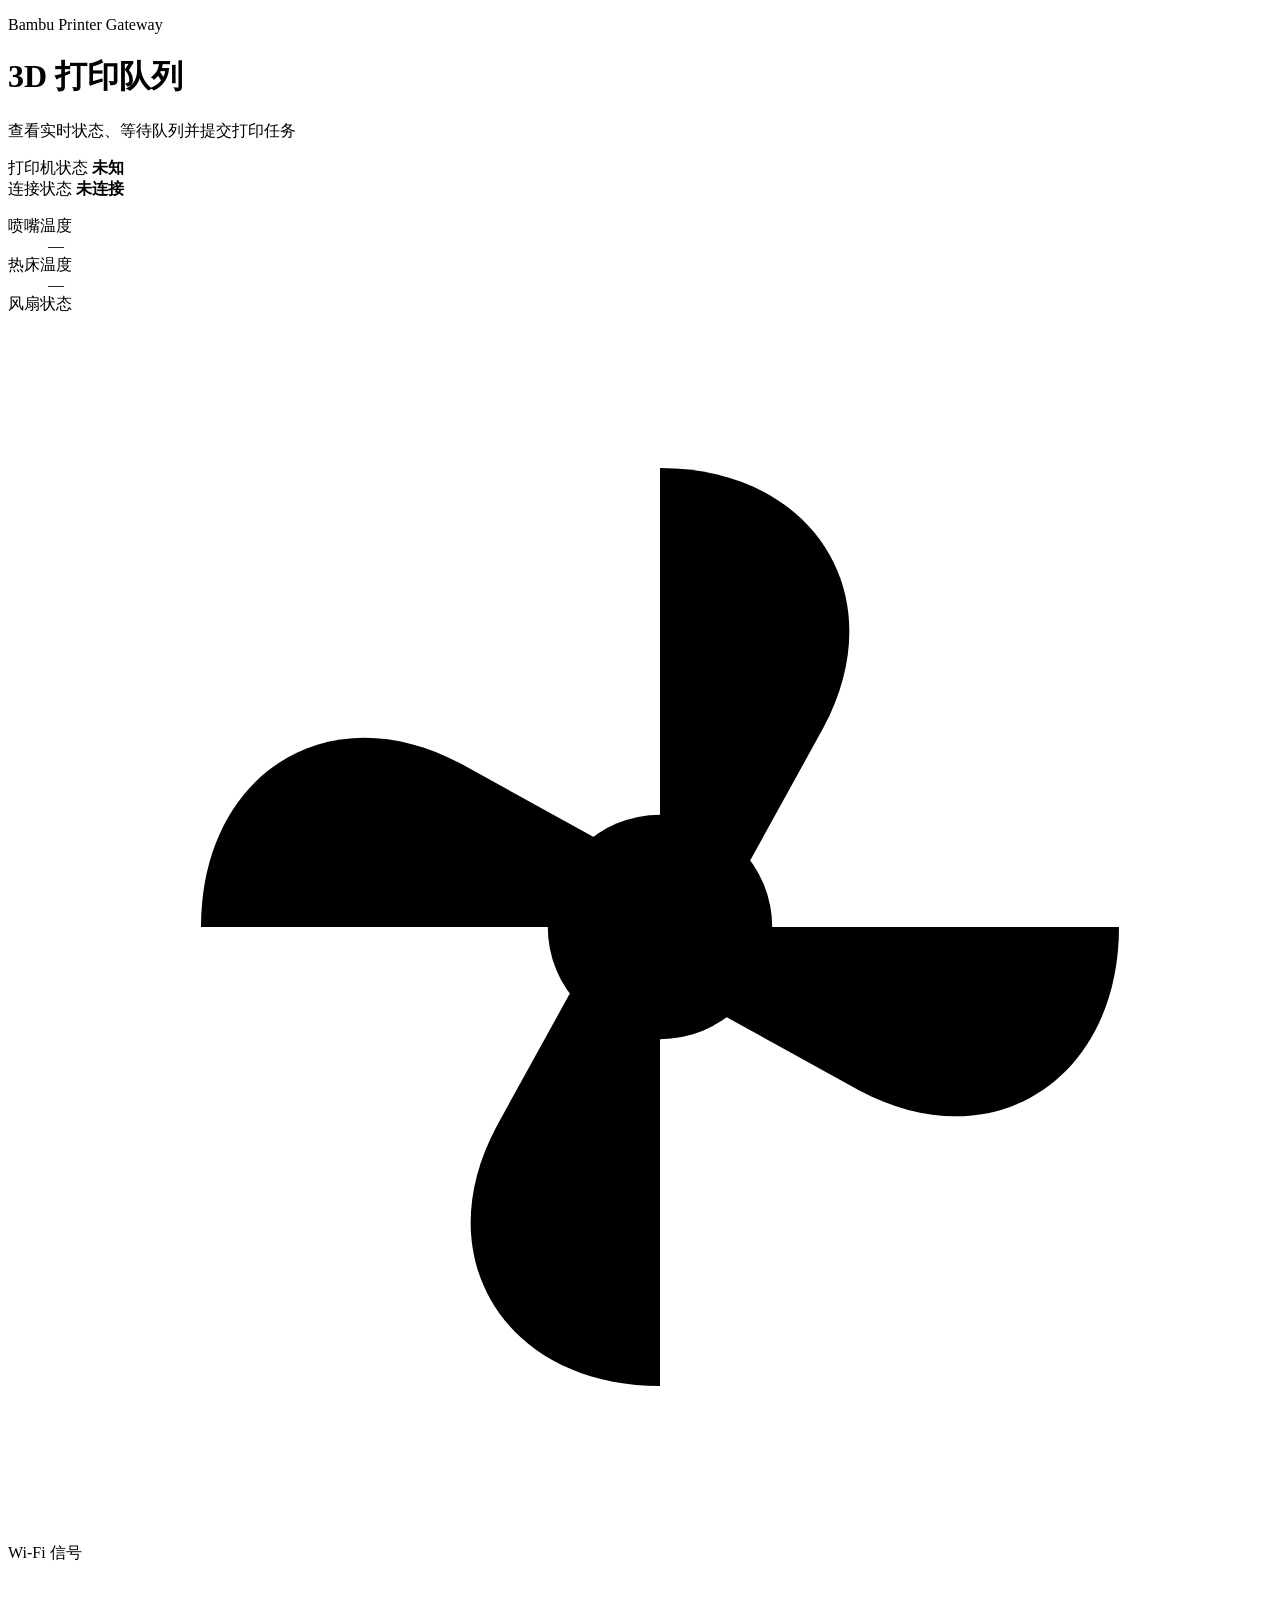
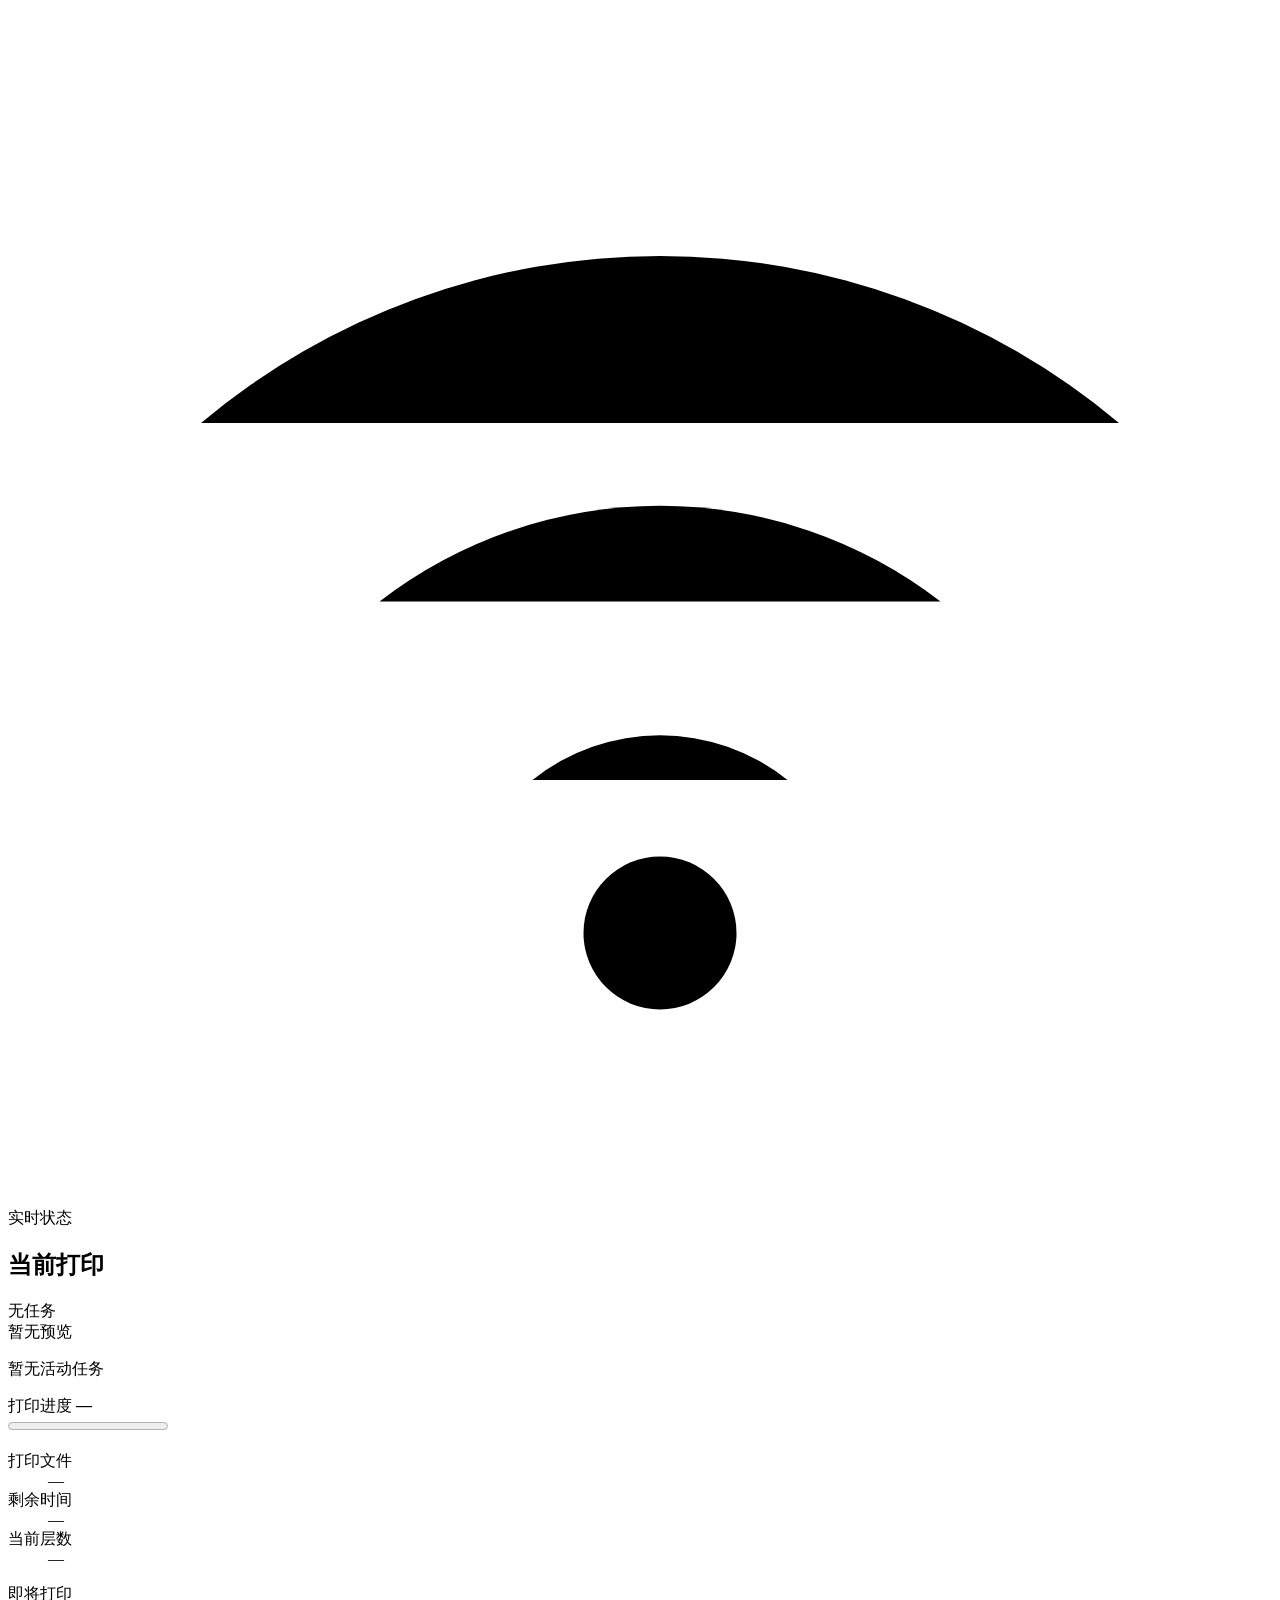
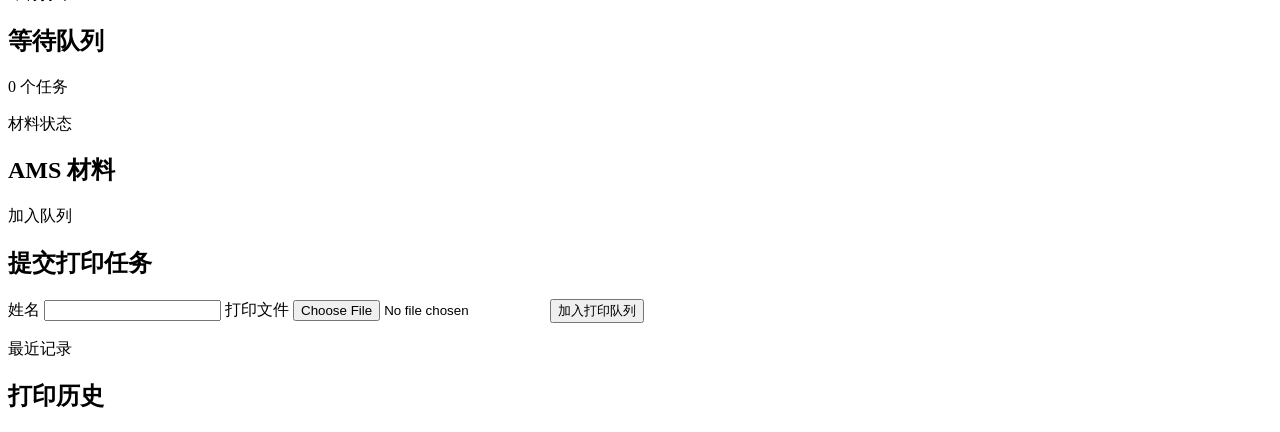
==== commit 8a4258cf: "feat(web): 展示当前任务预览 Context Goal: 在当前打印模块展示任务包内的 Metadata/plate_1.png。 Reason: 让用户无需打开切片文件即可识别正在打印的模" ====
--- a/src/bambu_printer_gateway/static/index.html
+++ b/src/bambu_printer_gateway/static/index.html
@@ -4,7 +4,7 @@
     <meta charset="utf-8">
     <meta name="viewport" content="width=device-width, initial-scale=1">
     <title>3D 打印队列</title>
-    <link rel="stylesheet" href="/styles.css?v=queue-dashboard-6">
+    <link rel="stylesheet" href="/styles.css?v=queue-dashboard-7">
   </head>
   <body class="queue-page">
     <main class="queue-dashboard">
@@ -74,26 +74,34 @@
             </div>
             <span id="current-phase" class="phase-badge">无任务</span>
           </div>
-          <p id="current-job" class="current-job">暂无活动任务</p>
-          <div class="progress-heading">
-            <span>打印进度</span>
-            <strong id="printer-progress">—</strong>
+          <div class="current-print-body">
+            <div class="print-preview">
+              <img id="printer-preview" alt="当前打印预览" hidden>
+              <span id="printer-preview-empty">暂无预览</span>
+            </div>
+            <div class="current-print-content">
+              <p id="current-job" class="current-job">暂无活动任务</p>
+              <div class="progress-heading">
+                <span>打印进度</span>
+                <strong id="printer-progress">—</strong>
+              </div>
+              <progress id="printer-progress-bar" max="100" value="0" aria-label="打印进度"></progress>
+              <dl class="print-details">
+                <div class="print-task">
+                  <dt>打印文件</dt>
+                  <dd id="printer-task">—</dd>
+                </div>
+                <div>
+                  <dt>剩余时间</dt>
+                  <dd id="printer-remaining">—</dd>
+                </div>
+                <div>
+                  <dt>当前层数</dt>
+                  <dd id="printer-layer">—</dd>
+                </div>
+              </dl>
+            </div>
           </div>
-          <progress id="printer-progress-bar" max="100" value="0" aria-label="打印进度"></progress>
-          <dl class="print-details">
-            <div class="print-task">
-              <dt>打印文件</dt>
-              <dd id="printer-task">—</dd>
-            </div>
-            <div>
-              <dt>剩余时间</dt>
-              <dd id="printer-remaining">—</dd>
-            </div>
-            <div>
-              <dt>当前层数</dt>
-              <dd id="printer-layer">—</dd>
-            </div>
-          </dl>
         </section>
       </div>
 
@@ -159,6 +167,6 @@
         </section>
       </div>
     </main>
-    <script src="/app.js?v=queue-dashboard-6"></script>
+    <script src="/app.js?v=queue-dashboard-7"></script>
   </body>
 </html>
